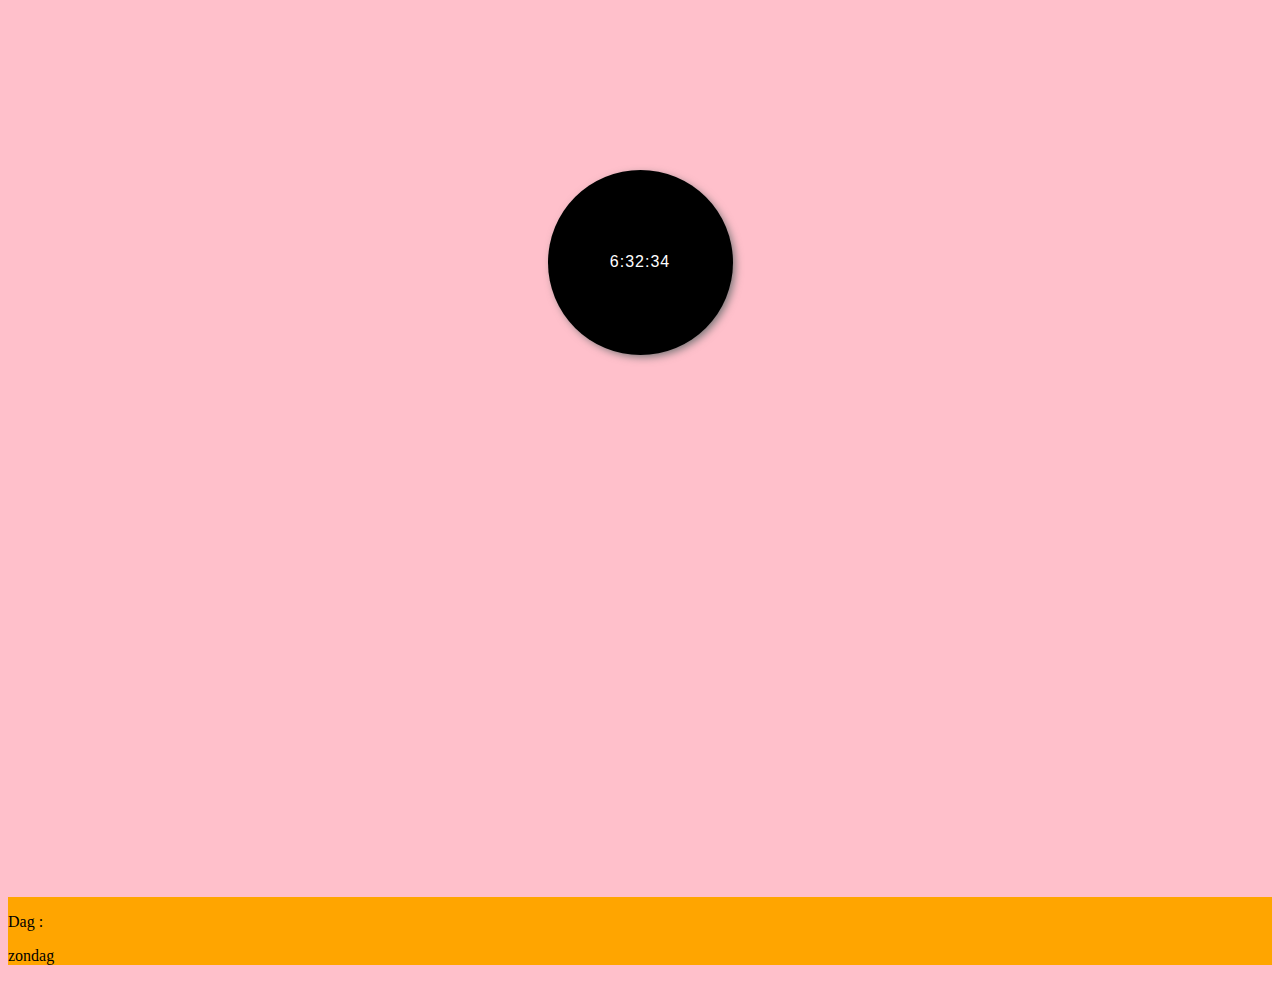
==== challenge2.html @ 025f41d5 "update" ====
<!DOCTYPE html>
<html lang="nl">
    <head>
        <title>Digital clock - Rosa van den Heuvel</title>
        <meta charset="UTF-8" />
        <link href="challenge2.css" rel="stylesheet">
        <script src="challenge2.js" defer></script>
    </head>

    <body onload="tickingTime()">
        <!-- Bovenste gedeelte met clock -->
        <div class="upperSection"> 
            <div class="zon">
                <p id="clock"></p>
            </div>
        </div>

        <!-- Onderste gedeelte met data -->
        <div class="lowerSection">
            <div class="gegevens"> 
                <p>Dag : </p>
                <div id="day"></div>

            </div>
        </div>
            
            <!-- <div id="clock"></div>
                <main class="container">
                <div class="glass" id="day">Tijd</div>
                <div class="glass" id="month"></div>
                <div class="glass" id="year"></div> 
                <div class="glass" id="timezone">Tijdzone plaatsen</div>
                </main> -->

    </body>
</html>
---- challenge2.css ----
/* Vorming grid voor upper section */
.upperSection {
    display: grid;
    grid-template-columns: repeat(5, 1fr);
    grid-template-rows: repeat(5, 1fr);
    grid-column-gap: 0px;
    grid-row-gap: 0px;
    padding: 2px;
    align-items: center;
    }

/*Vormgeving upper section */
#clock {
    color: white;
    font-family: Helvetica, sans-serif;
    letter-spacing: 1px;
    text-align: center;
    margin-top: 45%;
}

.zon {
    width: 185px;
    height: 185px;
    background-color: black;
    border-radius: 50%;
    box-shadow: rgb(115, 115, 116) 3px 3px 8px -1px;
    justify-self: center;
    grid-area: 2 / 3 / 3 / 3;
    margin-top: -5%;
    }

/* Vorming grid voor lower section */
.lowerSection {
    display: grid;
    grid-template-columns: repeat(5, 1fr);
    grid-template-rows: repeat(5, 1fr);
    grid-column-gap: 0px;
    grid-row-gap: 0px;
}

.gegevens { 
    grid-area: 2 / 1 / 5 / 6;
    background-color: orange;
}
 




/*Mobile*/
@media only screen and (max-width: 600px) {
    body{
        background-color: yellow;
    }
}

/*Tablet*/
@media only screen and (min-width: 600px) and (max-width: 1023px) {
    body {
        background-color: purple;
    }
}

/* Laptop (kleine desktop)*/
@media only screen and (min-width: 1024px) and (max-width: 1598px) {
    body{
        background-color: pink;
    }
}

/*Grote desktop*/
@media only screen and (min-width: 1599px) {
    body {
        background-color: brown;
    }
}



/*Vormgeving glasplaat
.glass { 
    background: white;
    background: linear-gradient(to right bottom, 
    rgba(255, 255, 255, 0.7), 
    rgba(255, 255, 255, 0.3));
    border-radius: 15px;
}*/
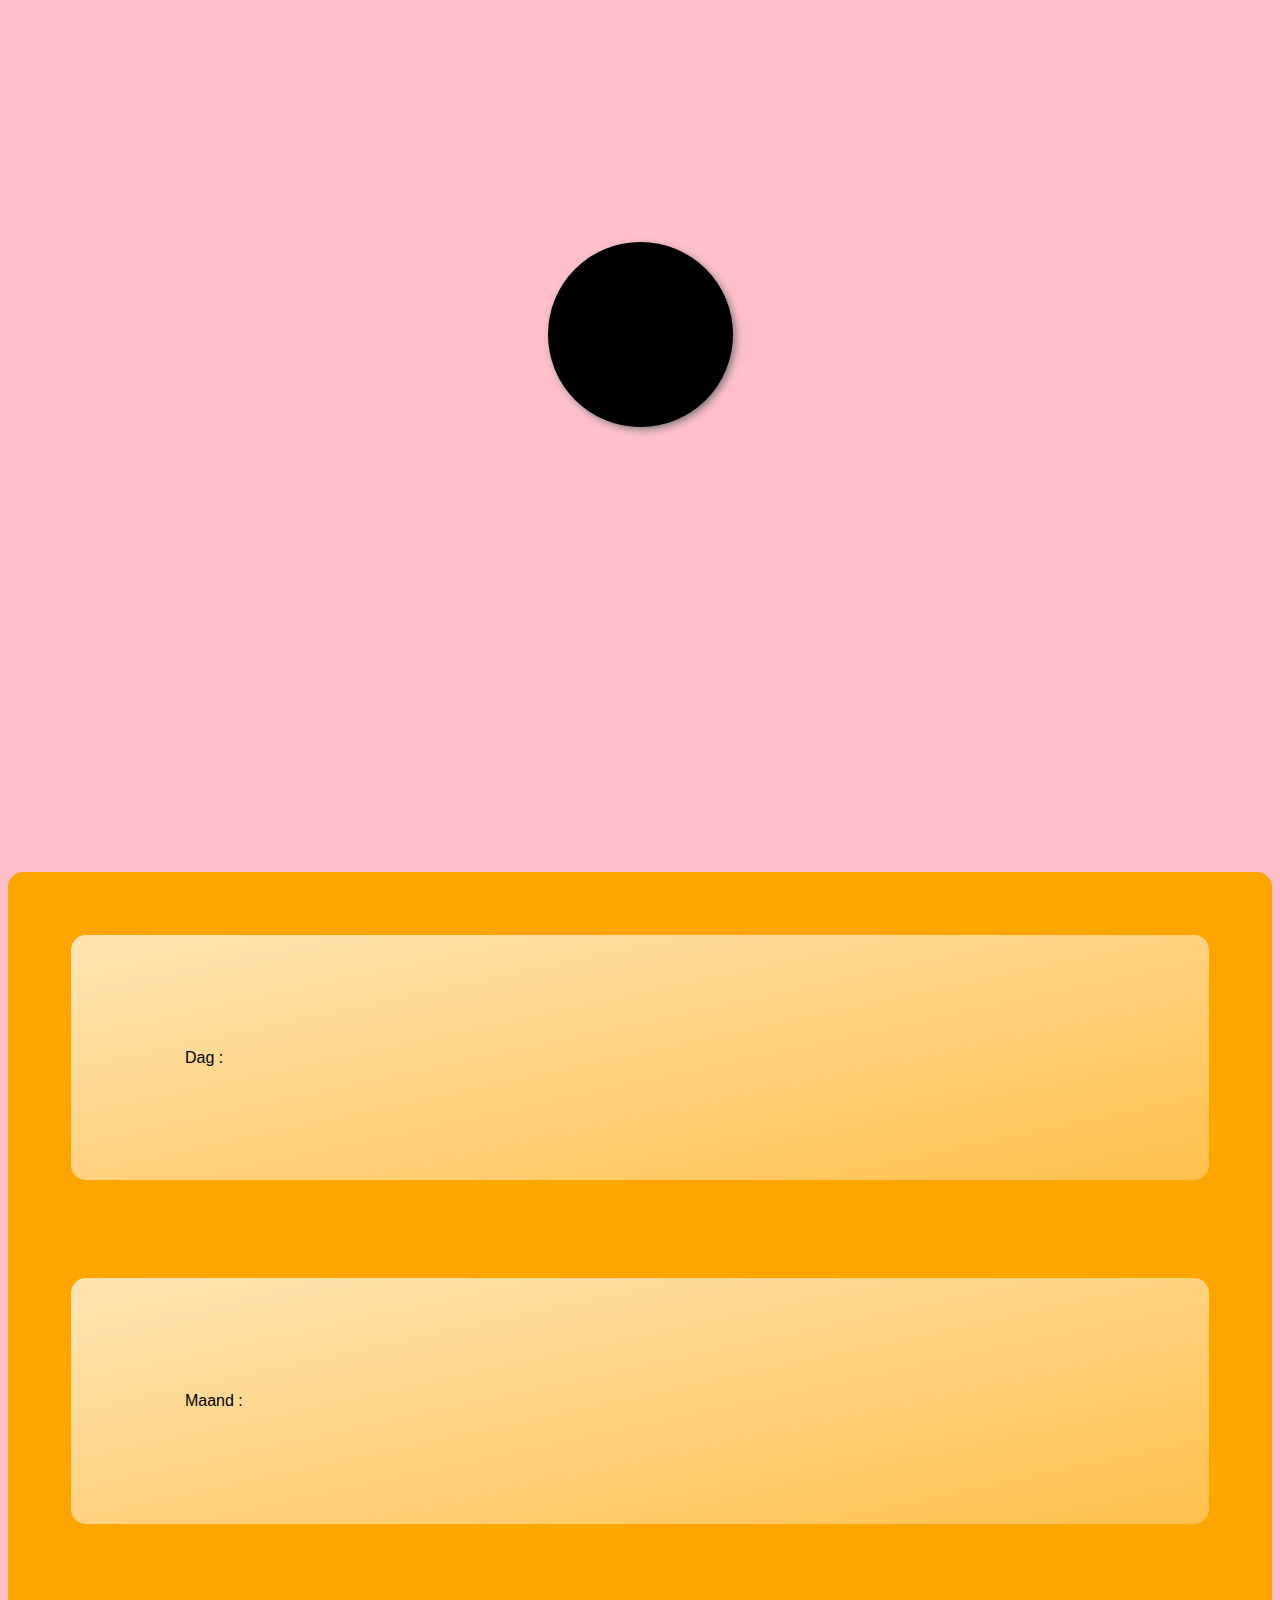
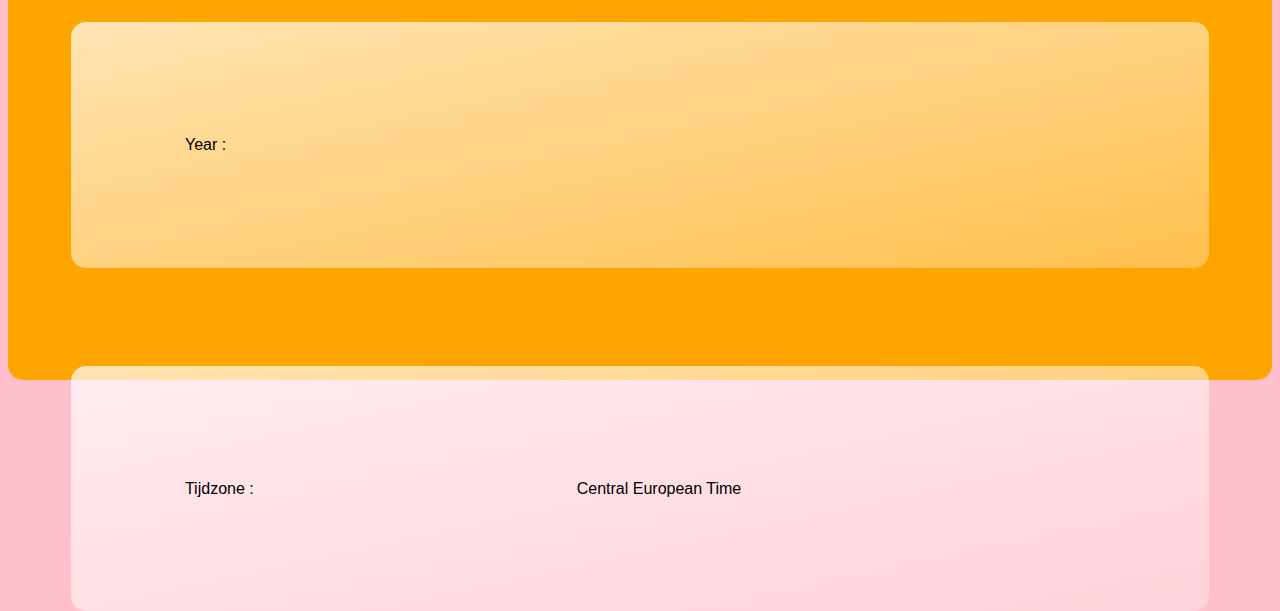
==== commit 90d6f0a1: "ds" ====
--- a/challenge2.html
+++ b/challenge2.html
@@ -15,22 +15,35 @@
             </div>
         </div>
 
-        <!-- Onderste gedeelte met data -->
-        <div class="lowerSection">
-            <div class="gegevens"> 
-                <p>Dag : </p>
-                <div id="day"></div>
+        <div class="gridContainer">
+            <div class="grid-item glass">
+                <div class="1">
+                    <p class="left">Dag : </p>
+                    <div class="right" id="day"></div>   
+                </div>
+            </div>
 
+            <div class="grid-item glass">
+                <div class="2">
+                    <p class="left">Maand :</p>
+                    <div class="right" id="month"></div>   
+                </div>
+            </div>
+
+            <div class="grid-item glass">
+                <div class="3">
+                    <p class="left">Year :</p>
+                    <div class="right" id="year"></div>   
+                </div>
+            </div>
+
+            <div class="grid-item glass">
+                <div class="4">
+                    <p class="left">Tijdzone :</p>
+                    <p class="right" id="timezone">Central European Time</p>   
+                </div>
             </div>
         </div>
-            
-            <!-- <div id="clock"></div>
-                <main class="container">
-                <div class="glass" id="day">Tijd</div>
-                <div class="glass" id="month"></div>
-                <div class="glass" id="year"></div> 
-                <div class="glass" id="timezone">Tijdzone plaatsen</div>
-                </main> -->
 
     </body>
 </html>
--- a/challenge2.css
+++ b/challenge2.css
@@ -1,14 +1,17 @@
-
+* {
+    font-family: Helvetica, sans-serif;
+}
 
 /* Vorming grid voor upper section */
 .upperSection {
     display: grid;
     grid-template-columns: repeat(5, 1fr);
-    grid-template-rows: repeat(5, 1fr);
     grid-column-gap: 0px;
     grid-row-gap: 0px;
     padding: 2px;
     align-items: center;
+    margin-top: 20%;
+    margin-bottom: 35%;
     }
 
 /*Vormgeving upper section */
@@ -32,20 +35,32 @@
     }
 
 /* Vorming grid voor lower section */
-.lowerSection {
+.gridContainer {
     display: grid;
-    grid-template-columns: repeat(5, 1fr);
-    grid-template-rows: repeat(5, 1fr);
-    grid-column-gap: 0px;
-    grid-row-gap: 0px;
+    gap: 10%;
+    padding: 5%;
+    margin-bottom: 10%;
+    background-color: orange;
+    border-radius: 15px;
 }
 
-.gegevens { 
-    grid-area: 2 / 1 / 5 / 6;
-    background-color: orange;
+.grid-item {
+    background-color: white;
+    padding: 10%;
 }
- 
 
+.left , .right {
+    display: inline;
+    
+}
+
+.left {
+    
+}
+
+.right {
+    padding-left: 35%;
+}
 
 
 
@@ -79,11 +94,38 @@
 
 
 
-/*Vormgeving glasplaat
+/*Vormgeving glasplaat*/
 .glass { 
     background: white;
     background: linear-gradient(to right bottom, 
     rgba(255, 255, 255, 0.7), 
     rgba(255, 255, 255, 0.3));
     border-radius: 15px;
-}*/+}
+
+
+/* Vorming grid voor lower section */
+/* .lowerSection {
+    display: grid;
+    grid-template-columns: repeat(5, 1fr);
+    grid-template-rows: repeat(5, 1fr);
+    grid-column-gap: 10px;
+    grid-row-gap: 0px;
+}
+
+.gegevens { 
+    grid-area: 2 / 1 / 3 / 3;
+    background-color: orange;
+    
+}
+ 
+/* Positionering left and right */
+/* .left {
+    display: inline-flex;
+    padding-left: 5%;
+}
+
+.right {
+    display: inline;
+    padding-left: 10%;
+} */ 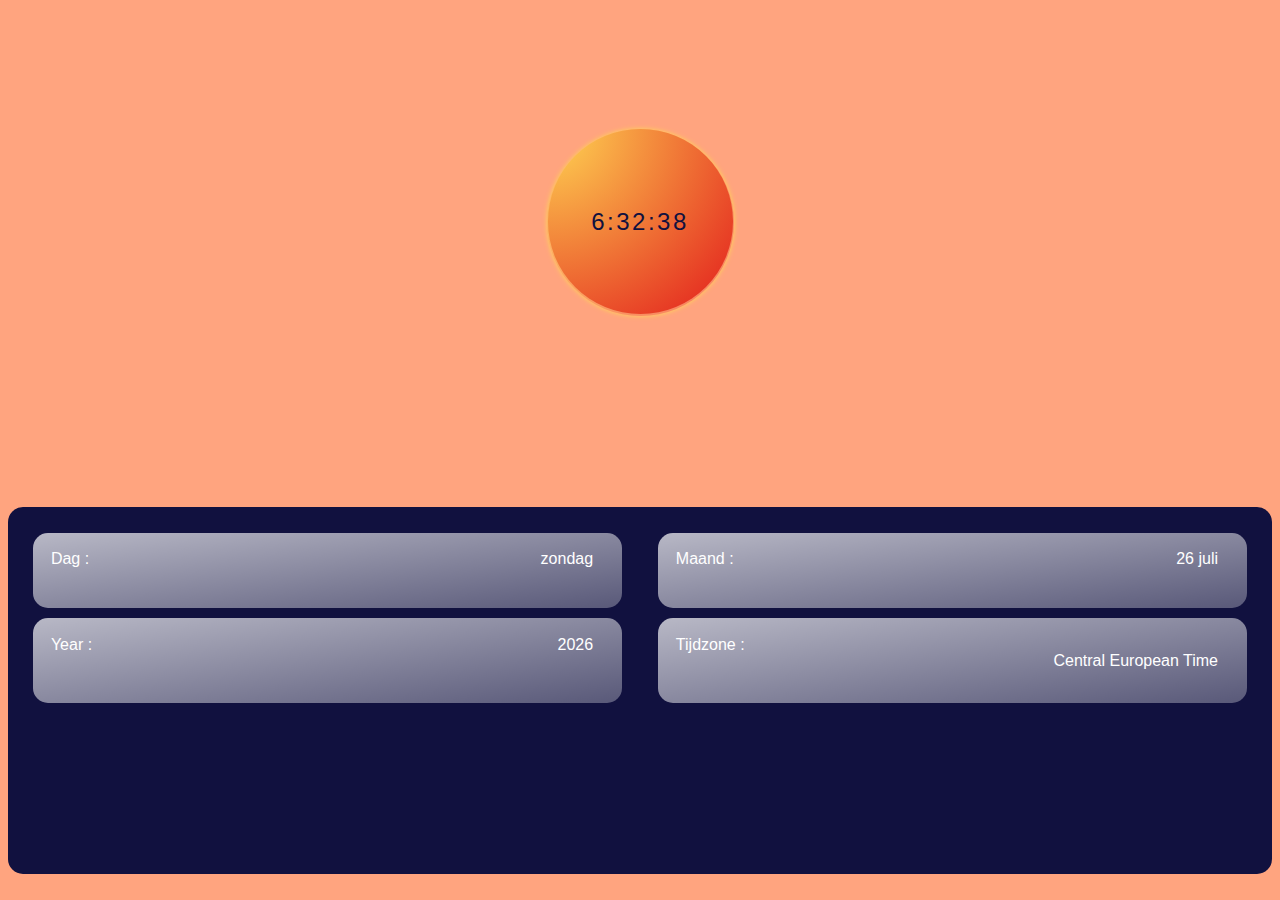
==== commit 80652b42: "ln" ====
--- a/challenge2.html
+++ b/challenge2.html
@@ -4,21 +4,24 @@
         <title>Digital clock - Rosa van den Heuvel</title>
         <meta charset="UTF-8" />
         <link href="challenge2.css" rel="stylesheet">
+        <link href="keyframe.css" rel="stylesheet">
         <script src="challenge2.js" defer></script>
+        <script src="timezone.js" defer></script>
     </head>
 
-    <body onload="tickingTime()">
+    <body onload="tickingTime()" id="body">
         <!-- Bovenste gedeelte met clock -->
-        <div class="upperSection"> 
-            <div class="zon">
-                <p id="clock"></p>
+        <div class="upperSection" id="upperSection"> 
+            <div class="zon" id="zon">
+                <h2 id="clock"></h2>
             </div>
+            <div class="keyframe" id="keyframe"></div>
         </div>
 
         <div class="gridContainer">
             <div class="grid-item glass">
                 <div class="1">
-                    <p class="left">Dag : </p>
+                    <p class="left">Dag :</p>
                     <div class="right" id="day"></div>   
                 </div>
             </div>
@@ -44,7 +47,6 @@
                 </div>
             </div>
         </div>
-
     </body>
 </html>
 
--- a/challenge2.css
+++ b/challenge2.css
@@ -1,5 +1,6 @@
 * {
     font-family: Helvetica, sans-serif;
+    font-weight: 300;
 }
 
 /* Vorming grid voor upper section */
@@ -9,57 +10,76 @@
     grid-column-gap: 0px;
     grid-row-gap: 0px;
     padding: 2px;
-    align-items: center;
     margin-top: 20%;
     margin-bottom: 35%;
-    }
+    /* align-items: center; */
+}
 
 /*Vormgeving upper section */
 #clock {
-    color: white;
     font-family: Helvetica, sans-serif;
-    letter-spacing: 1px;
+    color:rgb(17, 17, 63);
+    margin-top: 43%;
     text-align: center;
-    margin-top: 45%;
+    letter-spacing: 2.5px;
 }
 
 .zon {
+    display: grid;
+    grid-area: 2 / 3 / 3 / 3;
     width: 185px;
     height: 185px;
-    background-color: black;
+    justify-self: center;
+    margin-top: -5%;
     border-radius: 50%;
-    box-shadow: rgb(115, 115, 116) 3px 3px 8px -1px;
-    justify-self: center;
-    grid-area: 2 / 3 / 3 / 3;
-    margin-top: -5%;
-    }
+    background: linear-gradient(to right bottom, 
+    rgba(255, 215, 83, 0.7), 
+    rgba(226, 27, 27, 0.3));
+}
 
 /* Vorming grid voor lower section */
 .gridContainer {
     display: grid;
-    gap: 10%;
-    padding: 5%;
-    margin-bottom: 10%;
-    background-color: orange;
+    grid-template-columns: 1fr;
+    grid-template-rows: repeat(4, 1fr);
+    grid-template-areas: "ad1"
+                         "ad2"
+                         "ad3"
+                         "ad4" ;
+    gap: 15px;
+    padding: 3%;
+    color: white;
+    background-color: rgb(17, 17, 63);
     border-radius: 15px;
 }
 
 .grid-item {
     background-color: white;
-    padding: 10%;
+    padding: 3%;
 }
 
 .left , .right {
-    display: inline;
-    
+    display: inline;  
 }
 
-.left {
-    
+/* .left {
+    padding-top: 10%;
+} */
+
+.right {
+    font-weight: 250;
+    float: right;
+    padding-right: 2%;
+    /* padding-left: 40%; */
 }
 
-.right {
-    padding-left: 35%;
+/*Vormgeving glasplaat*/
+.glass { 
+    background: white;
+    background: linear-gradient(to right bottom, 
+    rgba(255, 255, 255, 0.7), 
+    rgba(255, 255, 255, 0.3));
+    border-radius: 15px;
 }
 
 
@@ -76,12 +96,32 @@
     body {
         background-color: purple;
     }
+
+    .left , .right {
+        float: center;  
+    }
 }
+
+    
 
 /* Laptop (kleine desktop)*/
 @media only screen and (min-width: 1024px) and (max-width: 1598px) {
     body{
         background-color: pink;
+    }
+
+    .gridContainer {
+        display: grid;
+        grid-template-columns: 1fr 1fr;
+        margin-top: -20%;
+        height: 10%;
+        gap: 3%;
+        padding: 2%;
+        padding-bottom: 0px;
+    }
+
+    .zon , .clock {
+        margin-top: -50%;
     }
 }
 
@@ -90,42 +130,8 @@
     body {
         background-color: brown;
     }
-}
 
-
-
-/*Vormgeving glasplaat*/
-.glass { 
-    background: white;
-    background: linear-gradient(to right bottom, 
-    rgba(255, 255, 255, 0.7), 
-    rgba(255, 255, 255, 0.3));
-    border-radius: 15px;
-}
-
-
-/* Vorming grid voor lower section */
-/* .lowerSection {
-    display: grid;
-    grid-template-columns: repeat(5, 1fr);
-    grid-template-rows: repeat(5, 1fr);
-    grid-column-gap: 10px;
-    grid-row-gap: 0px;
-}
-
-.gegevens { 
-    grid-area: 2 / 1 / 3 / 3;
-    background-color: orange;
-    
-}
- 
-/* Positionering left and right */
-/* .left {
-    display: inline-flex;
-    padding-left: 5%;
-}
-
-.right {
-    display: inline;
-    padding-left: 10%;
-} */ +    .gridContainer {
+        grid-template-columns: 1fr 1fr;
+    }
+}--- a/keyframe.css
+++ b/keyframe.css
@@ -0,0 +1,39 @@
+.keyframe { 
+    width: 187px;
+    height: 187px;
+    /* background-color: white; */
+    background: linear-gradient(to right bottom, 
+    rgba(255, 215, 83, 0.7), 
+    rgba(226, 27, 27, 0.3));
+    border-radius: 50%;
+    justify-self: center;
+    grid-area: 2 / 3 / 3 / 3;
+    margin-top: -5%;
+    z-index: -1;
+    transform: scale(1);
+	animation: pulse 3s infinite;
+    }
+
+    @keyframes pulse {
+        0% {
+            transform: scale(0.90);
+            box-shadow: 0 0 0 0 white);
+        }
+    
+        50% {
+            transform: scale(1);
+            box-shadow: 0 0 0 5px rgba(0, 0, 0, 0);
+        }
+    
+        100% {
+            transform: scale(0.90);
+            box-shadow: 0 0 0 0 rgba(0, 0, 0, 0);
+        }
+    }
+
+/* Laptop (kleine desktop)*/
+@media only screen and (min-width: 1024px) and (max-width: 1598px) {
+    .keyframe{
+        margin-top: -50%;
+    }
+}